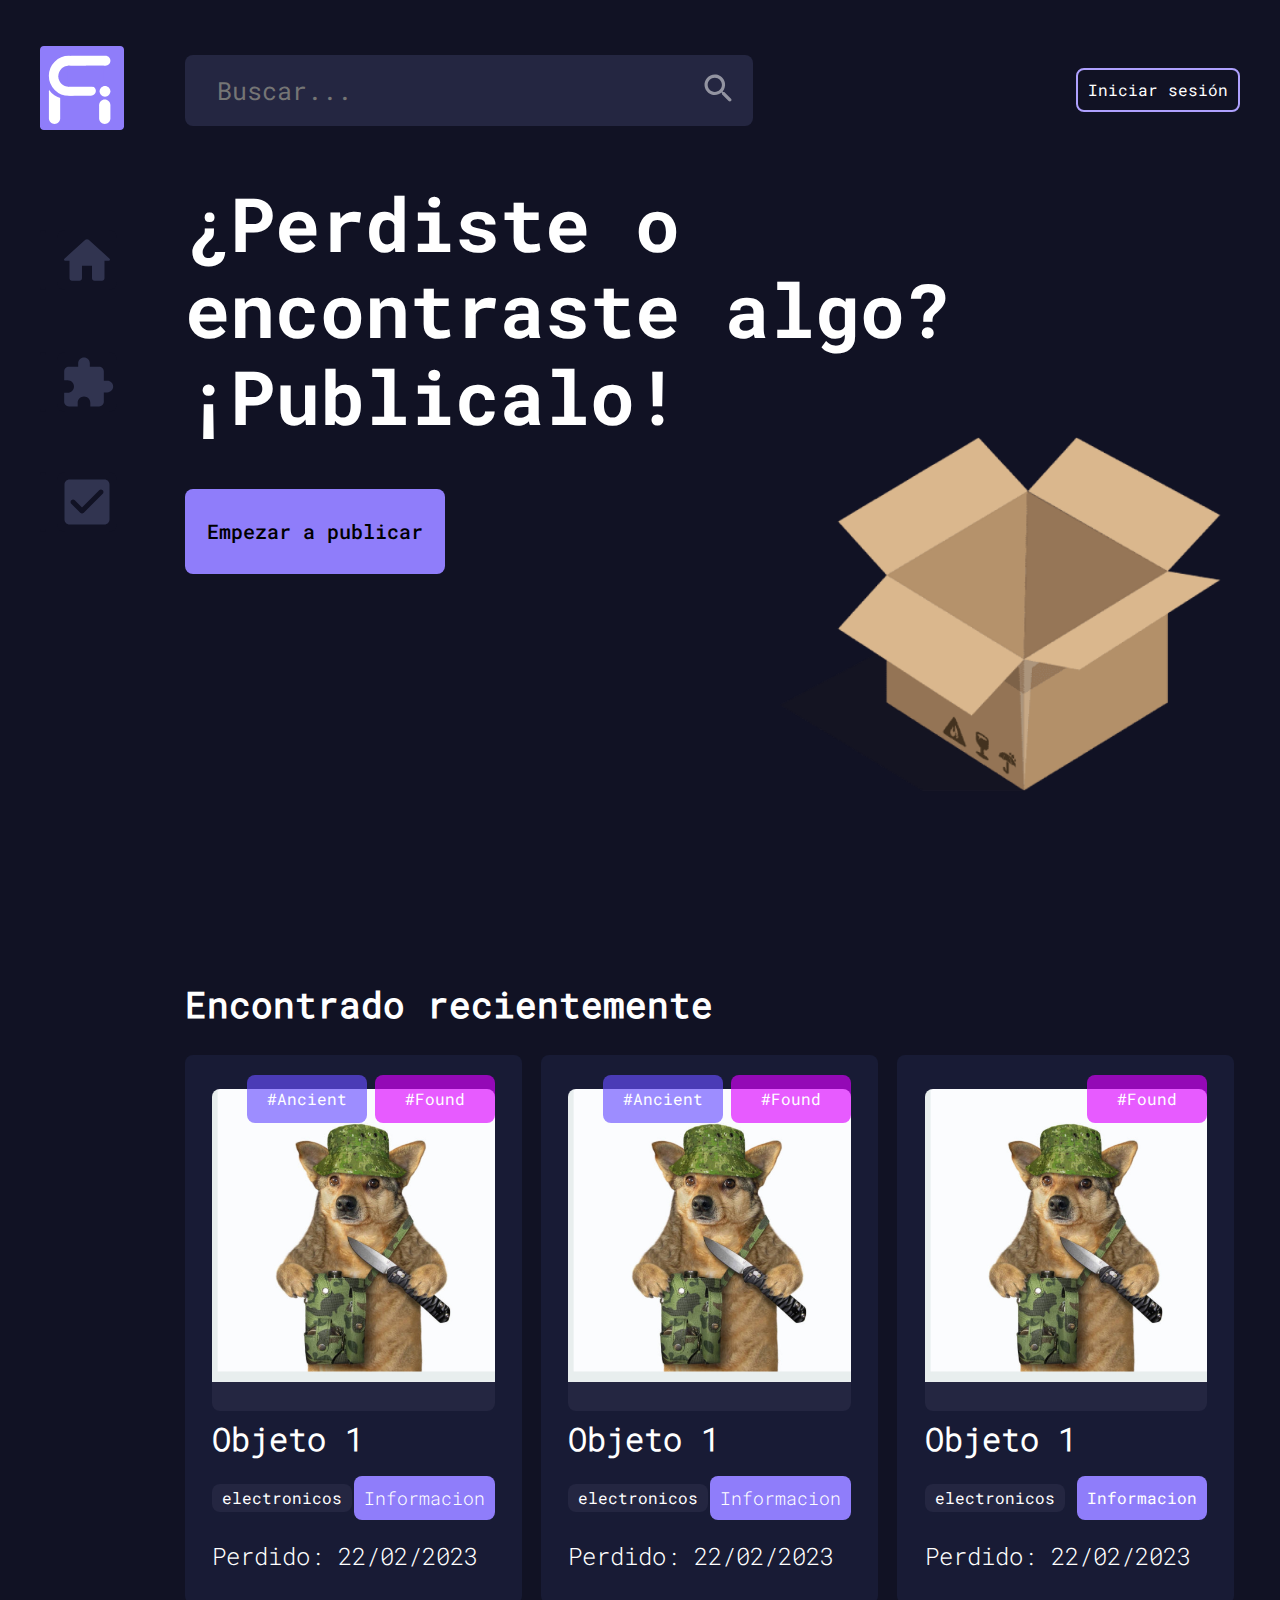
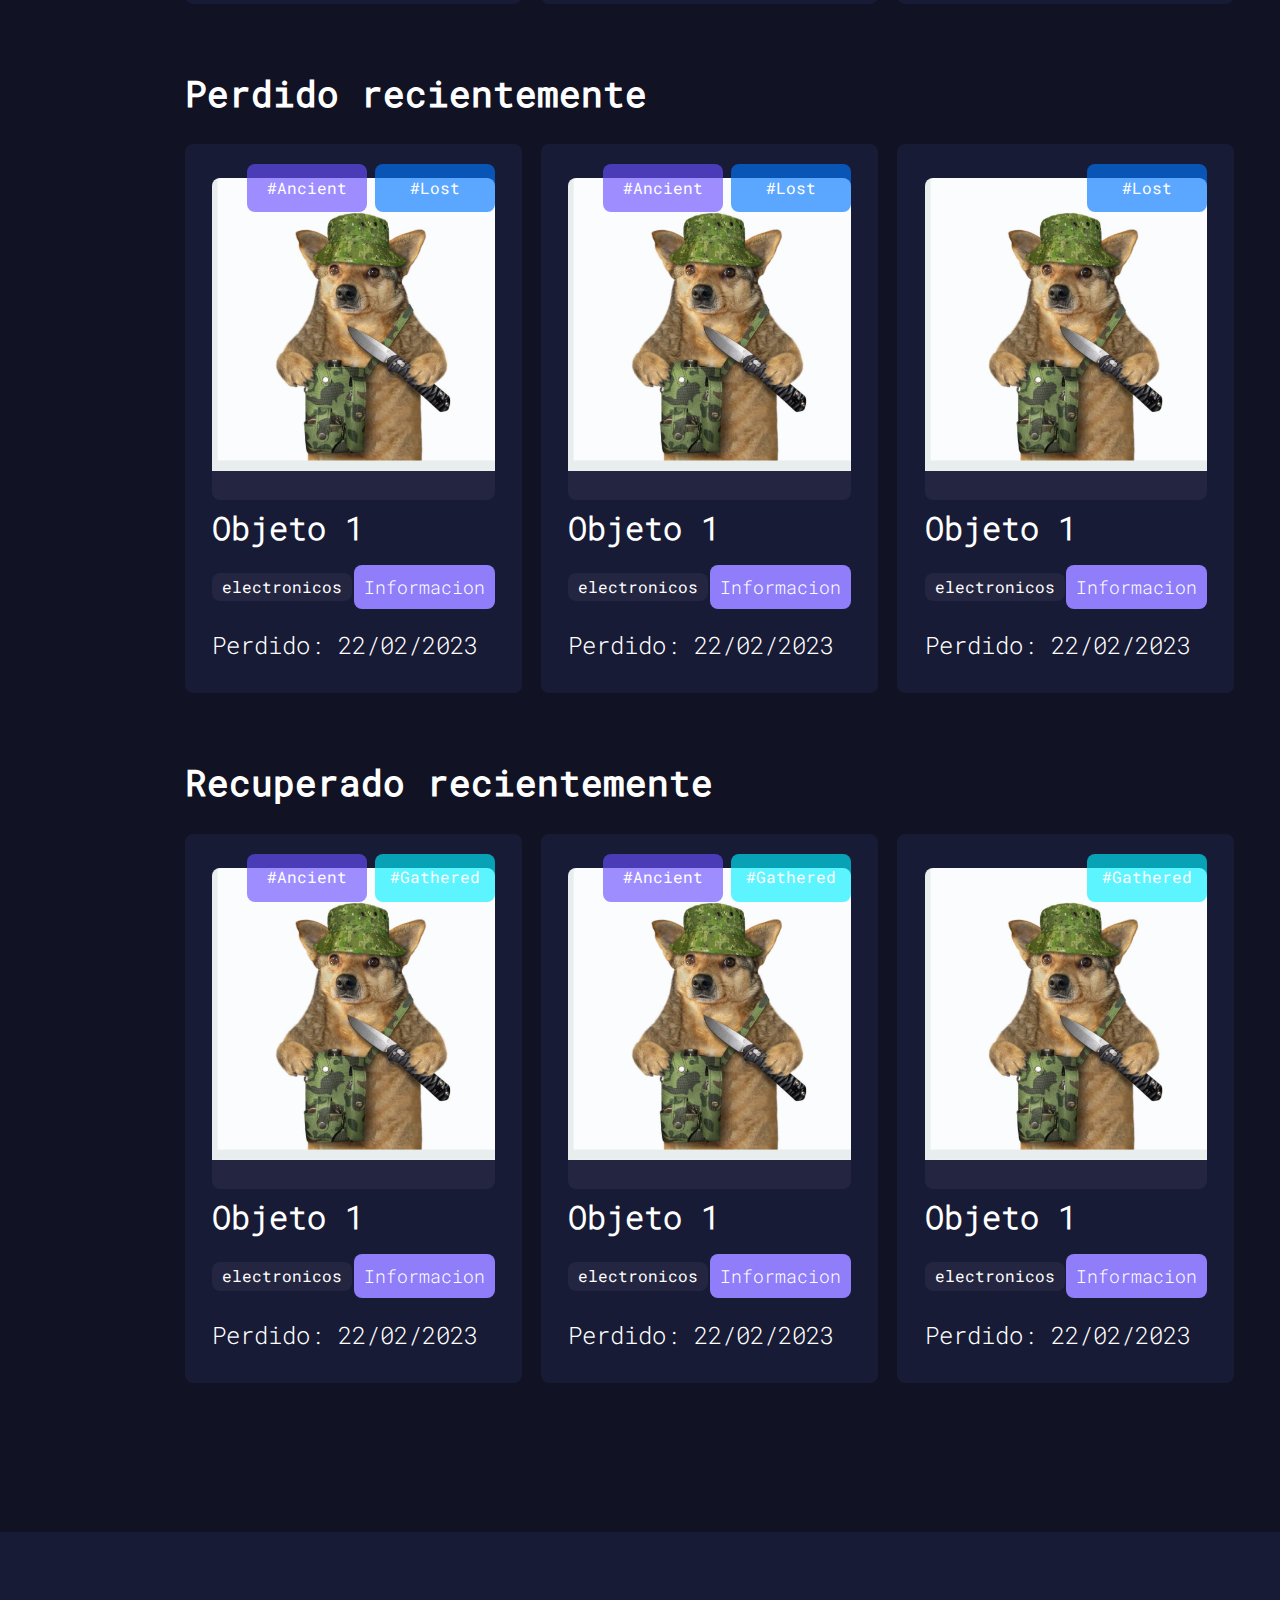
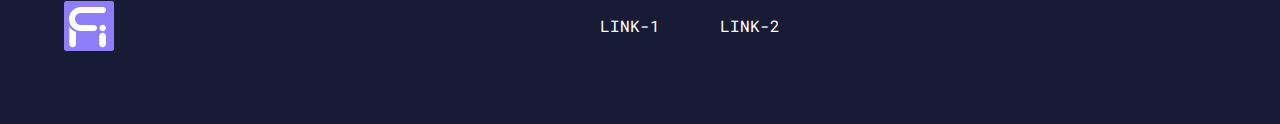
==== Maquetación/paginas/App estatica/index.html @ b4c224b7 "páginas linkeadas" ====
<!DOCTYPE html>
<html lang="en">
<head>
    <meta charset="UTF-8">
    <meta http-equiv="X-UA-Compatible" content="IE=edge">
    <meta name="viewport" content="width=device-width, initial-scale=1.0">

    <link rel="stylesheet" href="../../css/keza.css">
    <link rel="stylesheet" href="../../css/jesus.css">
    <link rel="stylesheet" href="../../css/elias.css">
    <link rel="stylesheet" href="../../css/variables.css">
    <link rel="stylesheet" href="../../css/dilan.css">
    <link rel="stylesheet" href="../../css/normalize.css">
    <title>Document</title>
</head>
<body>
    <div class="container">        
        <header class="header">
            <i class="logo"><a href="index.html"><img src="../../assets/icons/logo.svg" alt="logo"></a></i>
            <div class="search__container">
                <form class="search__form">
                    <button class="button__search" type="submit"> <i> <img src="../../assets/icons/search.svg"> </i> </button>
                    <input type="text" placeholder="Buscar...">
                </form>
            </div>
            <div class="header__options">
                <div class="options__logeduser">
                    <i><img class="options__upload" src="../../assets/icons/upload.svg"></i>
                    <i><img class="options__tuerca" src="../../assets/icons/tuerca.svg"></i>
                    <i><img class="options__user" src="../../assets/icons/user-box.svg" ></i>
                </div>
                <div class="button__login">
                    <button type="submit" class="boton boton__tarjeta boton__tarjeta--login">Iniciar sesión</button>
                </div>
            </div>
        </header>

        <nav class="menu">
            <a href="index.html"><i class="icon icon__home"><img></i></a>
            <a href="lostobjects.html"><i class="icon icon__lost"><img></i></a>
            <a href="foundobjects.html"><i class="icon icon__found"><img></i></a>
        </nav>

        <section class="main hero">
            <h1 class="hero__titulo">¿Perdiste o encontraste algo? ¡Publicalo!</h1>
            <button class="boton boton__hero">Empezar a publicar</button>
            <img class="hero__imagen" src="../../assets/images/caja.png" alt="">
        </section>

        <section class="main RecienteGallery">
            <h2 class="RecienteGallery__titulo">Encontrado recientemente</h2>
            <div class="tarjetaSlider">
                <div class="tarjeta slider-wh ">
                    <div class="tarjeta__etiquetas">
                        <div class="etiquetaEST etiquetaEST--ancient"><span>#Ancient</span></div>
                        <div class="etiquetaEST etiquetaEST--found"><span>#Found</span></div>
                    </div>
                    <div class="tarjeta__image">
                        <img src="../../assets/images/test.jpg" alt="">
                    </div>
                    <div class="tarjeta__detalles">
                        <h4 class="tarjeta__nombre">Objeto 1</h4>
                        <span>
                            <p class="etiquetaCAT">electronicos</p>
                            <button class="boton boton__tarjeta"><a href="detailobject.html">Informacion</a></button>
                        </span>
                        <span class="tarjeta__fecha">Perdido: 22/02/2023</span>
                    </div>
                </div>
                <div class="tarjeta slider-wh ">
                    <div class="tarjeta__etiquetas">
                        <div class="etiquetaEST etiquetaEST--ancient"><span>#Ancient</span></div>
                        <div class="etiquetaEST etiquetaEST--found"><span>#Found</span></div>
                    </div>
                    <div class="tarjeta__image">
                        <img src="../../assets/images/test.jpg" alt="">
                    </div>
                    <div class="tarjeta__detalles">
                        <h4 class="tarjeta__nombre">Objeto 1</h4>
                        <span>
                            <p class="etiquetaCAT">electronicos</p>
                            <button class="boton boton__tarjeta"><a href="detailobject.html">Informacion</a></button>
                        </span>
                        <span class="tarjeta__fecha">Perdido: 22/02/2023</span>
                    </div>
                </div>
                <div class="tarjeta slider-wh ">
                    <div class="tarjeta__etiquetas">
                        <!-- <div class="etiquetaEST etiquetaEST--ancient"><span>#Ancient</span></div> -->
                        <div class="etiquetaEST etiquetaEST--found"><span>#Found</span></div>
                    </div>
                    <div class="tarjeta__image">
                        <img src="../../assets/images/test.jpg" alt="">
                    </div>
                    <div class="tarjeta__detalles">
                        <h4 class="tarjeta__nombre">Objeto 1</h4>
                        <span>
                            <p class="etiquetaCAT">electronicos</p>
                            <button class="boton boton__tarjeta">Informacion</button>
                        </span>
                        <span class="tarjeta__fecha">Perdido: 22/02/2023</span>
                    </div>
                </div>
                <div class="tarjeta slider-wh ">
                    <div class="tarjeta__etiquetas">
                        <!-- <div class="etiquetaEST etiquetaEST--ancient"><span>#Ancient</span></div> -->
                        <div class="etiquetaEST etiquetaEST--found"><span>#Found</span></div>
                    </div>
                    <div class="tarjeta__image">
                        <img src="../../assets/images/test.jpg" alt="">
                    </div>
                    <div class="tarjeta__detalles">
                        <h4 class="tarjeta__nombre">Objeto 1</h4>
                        <span>
                            <p class="etiquetaCAT">electronicos</p>
                            <button class="boton boton__tarjeta"><a href="detailobject.html">Informacion</a></button>
                        </span>
                        <span class="tarjeta__fecha">Perdido: 22/02/2023</span>
                    </div>
                </div>
            </div>

            <h2 class="RecienteGallery__titulo">Perdido recientemente</h2>
            <div class="tarjetaSlider">
                <div class="tarjeta slider-wh ">
                    <div class="tarjeta__etiquetas">
                        <div class="etiquetaEST etiquetaEST--ancient"><span>#Ancient</span></div>
                        <div class="etiquetaEST etiquetaEST--lost"><span>#Lost</span></div>
                    </div>
                    <div class="tarjeta__image">
                        <img src="../../assets/images/test.jpg" alt="">
                    </div>
                    <div class="tarjeta__detalles">
                        <h4 class="tarjeta__nombre">Objeto 1</h4>
                        <span>
                            <p class="etiquetaCAT">electronicos</p>
                            <button class="boton boton__tarjeta"><a href="detailobject.html">Informacion</a></button>
                        </span>
                        <span class="tarjeta__fecha">Perdido: 22/02/2023</span>
                    </div>
                </div>
                <div class="tarjeta slider-wh ">
                    <div class="tarjeta__etiquetas">
                        <div class="etiquetaEST etiquetaEST--ancient"><span>#Ancient</span></div>
                        <div class="etiquetaEST etiquetaEST--lost"><span>#Lost</span></div>
                    </div>
                    <div class="tarjeta__image">
                        <img src="../../assets/images/test.jpg" alt="">
                    </div>
                    <div class="tarjeta__detalles">
                        <h4 class="tarjeta__nombre">Objeto 1</h4>
                        <span>
                            <p class="etiquetaCAT">electronicos</p>
                            <button class="boton boton__tarjeta"><a href="detailobject.html">Informacion</a></button>
                        </span>
                        <span class="tarjeta__fecha">Perdido: 22/02/2023</span>
                    </div>
                </div>
                <div class="tarjeta slider-wh ">
                    <div class="tarjeta__etiquetas">
                        <!-- <div class="etiquetaEST etiquetaEST--ancient"><span>#Ancient</span></div> -->
                        <div class="etiquetaEST etiquetaEST--lost"><span>#Lost</span></div>
                    </div>
                    <div class="tarjeta__image">
                        <img src="../../assets/images/test.jpg" alt="">
                    </div>
                    <div class="tarjeta__detalles">
                        <h4 class="tarjeta__nombre">Objeto 1</h4>
                        <span>
                            <p class="etiquetaCAT">electronicos</p>
                            <button class="boton boton__tarjeta"><a href="detailobject.html">Informacion</a></button>
                        </span>
                        <span class="tarjeta__fecha">Perdido: 22/02/2023</span>
                    </div>
                </div>
                <div class="tarjeta slider-wh ">
                    <div class="tarjeta__etiquetas">
                        <!-- <div class="etiquetaEST etiquetaEST--ancient"><span>#Ancient</span></div> -->
                        <div class="etiquetaEST etiquetaEST--found"><span>#Found</span></div>
                    </div>
                    <div class="tarjeta__image">
                        <img src="../../assets/images/test.jpg" alt="">
                    </div>
                    <div class="tarjeta__detalles">
                        <h4 class="tarjeta__nombre">Objeto 1</h4>
                        <span>
                            <p class="etiquetaCAT">electronicos</p>
                            <button class="boton boton__tarjeta"><a href="detailobject.html">Informacion</a></button>
                        </span>
                        <span class="tarjeta__fecha">Perdido: 22/02/2023</span>
                    </div>
                </div>
            </div>

            <h2 class="RecienteGallery__titulo">Recuperado recientemente</h2>
            <div class="tarjetaSlider">
                <div class="tarjeta slider-wh ">
                    <div class="tarjeta__etiquetas">
                        <div class="etiquetaEST etiquetaEST--ancient"><span>#Ancient</span></div>
                        <div class="etiquetaEST etiquetaEST--gathered"><span>#Gathered</span></div>
                    </div>
                    <div class="tarjeta__image">
                        <img src="../../assets/images/test.jpg" alt="">
                    </div>
                    <div class="tarjeta__detalles">
                        <h4 class="tarjeta__nombre">Objeto 1</h4>
                        <span>
                            <p class="etiquetaCAT">electronicos</p>
                            <button class="boton boton__tarjeta"><a href="detailobject.html">Informacion</a></button>
                        </span>
                        <span class="tarjeta__fecha">Perdido: 22/02/2023</span>
                    </div>
                </div>
                <div class="tarjeta slider-wh ">
                    <div class="tarjeta__etiquetas">
                        <div class="etiquetaEST etiquetaEST--ancient"><span>#Ancient</span></div>
                        <div class="etiquetaEST etiquetaEST--gathered"><span>#Gathered</span></div>
                    </div>
                    <div class="tarjeta__image">
                        <img src="../../assets/images/test.jpg" alt="">
                    </div>
                    <div class="tarjeta__detalles">
                        <h4 class="tarjeta__nombre">Objeto 1</h4>
                        <span>
                            <p class="etiquetaCAT">electronicos</p>
                            <button class="boton boton__tarjeta"><a href="detailobject.html">Informacion</a></button>
                        </span>
                        <span class="tarjeta__fecha">Perdido: 22/02/2023</span>
                    </div>
                </div>
                <div class="tarjeta slider-wh ">
                    <div class="tarjeta__etiquetas">
                        <!-- <div class="etiquetaEST etiquetaEST--ancient"><span>#Ancient</span></div> -->
                        <div class="etiquetaEST etiquetaEST--gathered"><span>#Gathered</span></div>
                    </div>
                    <div class="tarjeta__image">
                        <img src="../../assets/images/test.jpg" alt="">
                    </div>
                    <div class="tarjeta__detalles">
                        <h4 class="tarjeta__nombre">Objeto 1</h4>
                        <span>
                            <p class="etiquetaCAT">electronicos</p>
                            <button class="boton boton__tarjeta"><a href="detailobject.html">Informacion</a></button>
                        </span>
                        <span class="tarjeta__fecha">Perdido: 22/02/2023</span>
                    </div>
                </div>
                <div class="tarjeta slider-wh ">
                    <div class="tarjeta__etiquetas">
                        <!-- <div class="etiquetaEST etiquetaEST--ancient"><span>#Ancient</span></div> -->
                        <div class="etiquetaEST etiquetaEST--gathered"><span>#Gathered</span></div>
                    </div>
                    <div class="tarjeta__image">
                        <img src="../../assets/images/test.jpg" alt="">
                    </div>
                    <div class="tarjeta__detalles">
                        <h4 class="tarjeta__nombre">Objeto 1</h4>
                        <span>
                            <p class="etiquetaCAT">electronicos</p>
                            <button class="boton boton__tarjeta"><a href="detailobject.html">Informacion</a></button>
                        </span>
                        <span class="tarjeta__fecha">Perdido: 22/02/2023</span>
                    </div>
                </div>
            </div>
        </section>
    </div>

    <footer class="footer">
        <div class="footer__contenido">
            <i class="logo__footer"><a href="index.html"><img src="../../assets/icons/logofooter.svg" alt="logo"></a></i>
            <span>
                <a href="#">LINK-1</a>
                <a href="#">LINK-2</a>
            </span>
            <span></span>
        </div>
    </footer>
</body>
</html>
---- Maquetación/css/keza.css ----
.crearpub__form{
    position: absolute;
    width: 590.4px;
    height: 561.6px;
    left: 350px;
    top: 70px;

    background: #313450;
    border-radius: 8px;
}

.titulo-ventana{
    position: absolute;
    width: 337.2px;
    height: 43.8px;
    left: 125.6px;
    top: 10px;
    
    font-style: normal;
    font-weight: 420;
    font-size: 33px;
    line-height: 43.8px;
    
    color: #FFFFFF;
}

input[type="file"] {
    display: none;
}

.tituloO:focus, .descripcion:focus{
    outline: none;
}
.fileimage{
    box-sizing: border-box;

    position: absolute;
    width: 408.6px;
    height: 131.4px;
    left: 92.6px;
    top: 89px;

    background: #242641;
    border: 2px solid #7E75B0;
    border-radius: 8px;
    background-image: url(../assets/icons/images.svg);
    background-repeat: no-repeat;
    background-position: center center;
}
.fileimage:hover{
    cursor: pointer;
    filter: brightness(1.2) saturate(1.2);
    transition: all .5s;
}
.tituloO{
    box-sizing: border-box;

    position: absolute;
    width: 290.6px;
    height: 32.4px;
    left: 92.6px;
    top: 242.6px;

    background: #242641;
    color: #484C72;
    border: 2px solid #7E75B0;
    border-radius: 8px;
}
.fecha{
    box-sizing: border-box;

    position: absolute;
    width: 100px;
    height: 32.5px;
    left: 403.4px;
    top: 242.4px;

    font-size: 12px;
    color: #484C72;
    background: #242641;
    border: 2px solid #7E75B0;
    border-radius: 8px;
}
.perdido{
    box-sizing: border-box;

    position: absolute;
    width: 22.8px;
    height: 22.8px;
    left: 92.6px;
    top: 297.8px;

    background: #8F7DFA;
    border: 2px solid #7E75B0;
}
.labperdido{
    position: absolute;
    width: 85.8px;
    height: 27px;
    left: 125.6px;
    top: 295.4px;

    font-style: normal;
    font-weight: 240;
    font-size: 20.4px;
    line-height: 27px;

    color: #FFFFFF;
}
.encontrado{
    box-sizing: border-box;

    position: absolute;
    width: 22.8px;
    height: 22.8px;
    left: 314.2px;
    top: 297.8px;
    
    background: #8F7DFA;
    border: 2px solid #7E75B0;
}
.labencontrado{
    position: absolute;
    width: 123px;
    height: 24px;
    left: 347.2px;
    top: 295.4px;

    font-style: normal;
    font-weight: 240;
    font-size: 20.4px;
    line-height: 27px;

    color: #FFFFFF;
}

input[type="radio"]{
    cursor: pointer;
    border: 2px solid #242641;
}
input[type="radio"]:active{
    background-color: #242641;
}
.descripcion{
    box-sizing: border-box;

    position: absolute;
    width: 408.6px;
    height: 73.2px;
    left: 92.6px;
    top: 348.8px;

    text-align: left;
    vertical-align: top;

    background: #242641;
    color: #484C72;
    border: 2px solid #7E75B0;
    border-radius: 8px;
}
.categoria{
    box-sizing: border-box;

    position: absolute;
    width: 189.6px;
    height: 32.4px;
    left: 92.6px;
    top: 432.2px;

    background: #242641;
    color: #484C72;
    border: 2px solid #7E75B0;
    border-radius: 8px;
}
.ubicacion{
    box-sizing: border-box;

    position: absolute;
    width: 189.6px;
    height: 32.4px;
    left: 311.6px;
    top: 432.2px;

    background: #242641;
    color: #484C72;
    border: 2px solid #7E75B0;
    border-radius: 8px;
}
.publicar{
    position: absolute;
    width: 240.6px;
    height: 46.2px;
    left: 173.6px;
    top: 485.6px;

    background: #8F7DFA;
    border-radius: 8px;
}
.cerrar{
    position: absolute;
    width: 0px;
    height: 0px;
    right: 70px;
    top: 5px;

    background: #181B35;
}
---- Maquetación/css/jesus.css ----
.test3 {
    background-color: var(--amarillo-test);
    width: 100px;
    height: 100px;
}

/*.Elec input:checked{
    background-color: cyan;
}*/

*{
    font-family: RobotoMono-Regular;
    color: white;
}
.cuerpo{
    display: grid;
    background: #313450;
    border-radius: var(--border-8);
    grid-template-areas: 
    "Clasificación  Ubicación_1  Ubicación_2  Ubicación_3  Ubicación_4  Ubicación_5  Ubicación_6  Ubicación_7";
    min-height: 160px;
    margin-top: 19px;
    /* display: none; */
}

/*.cuerpo_u{
    display: grid;
    background: #313450;
    border-radius: var(--border-8);
    grid-template-areas: 
    "Clasificación  Ubicación_1  Ubicación_2  Ubicación_3  Ubicación_4";
}*/

.Clasificación{
    grid-area: Clasificación;
    padding-left: 40px;

}

.Ubicación_1{
    grid-area: Ubicación_1;
}

/*.Ubicación_2{
    grid-area: Ubicación_2;
    position: relative;
    /*top: 80px;
    right: 150px;
}*/

/*.Ubicación_3{
    grid-area: Ubicación_3;
    position: relative;
    /*top: 80px;
    right: 250px;
}*/

/*.Ubicación_4{
    grid-area: Ubicación_4;
    position: relative;
    /*top: 80px;
    right: 340px;
}*/

input[type="checkbox"]{
    appearance: none;
    height: 15px;
    width: 15px;
    background-color: var(--morado-2);
    cursor: pointer;
}

/*input[type="checkbox"]::after{
    background-color: var(--morado-2);
}*/

input[type="checkbox"]:hover{
    background-color: var(--morado-3);
}

input[type="checkbox"]:checked{
    background-color: var(--morado-3);
}
---- Maquetación/css/elias.css ----
.registration-form {
    max-width: 1000px;
    margin: 0 auto;
    width: 500px;
    height: 500px;
    padding: 30px;
    background-color: #414268;
    border-radius: 10px;
}

.register-titulo {
    text-align: center;
    font-size: 32px;
    color: #fff;
    margin-top: 0;
    margin-bottom: 30px;
}

.form-group {
  margin-bottom: 15px;
}

.registration-form input[type="text"],
.registration-form input[type="email"],
.registration-form input[type="tel"],
.registration-form input[type="password"],
.registration-form select[type="major"] {
    display: block;
    width: 80%;
    padding: 5px;
    margin: 0 auto;
    border: none;
    background-color: #242541;
    border-radius: 10px;
    box-sizing: border-box;
    border: solid #5b5881;
    color: white;
    margin-top: 20px;
  }

.password-group {
    position: relative;
}

.password-toggle {
    position: absolute;
    top: 50%;
    left: 300px;
    transform: translateY(-50%);
    width: 20px;
    height: 20px;
    background-image: url('../assets/icons/ojo.svg');
    background-repeat: no-repeat;
    background-size: contain;
    cursor: pointer;
 }

.password-toggle.hide-password {
    background-image: url('../assets/icons/ojo.svg');
}

button.submit-button {
    display: block;
    margin: 0 auto;
    width: 30%;
    padding: 10px;
    border: none;
    border-radius: 10px;
    background-color: #917cfa;
    color: white;
    font-size: 16px;
    cursor: pointer;
}

button.submit-button:hover {
    background-color: #8B008B;
    color: #fff;
}

/*Fin css registro*/
.login-form {
    max-width: 1000px;
    margin: 0 auto;
    width: 500px;
    height: 350px;
    padding: 30px;
    background-color: #414268;
    border-radius: 10px;
  }
  
  .login-titulo {
    text-align: center;
    font-size: 32px;
    color: #fff;
    margin-top: 10px;
    font-family: RobotoMono-Light;
  }
  
  .form-group {
    margin-bottom: 15px;
  }
  
  .login-form input[type="email"],
  .login-form input[type="password"],
  .login-form input[type="text"],
  .login-form select[type="major"] {
    display: block;
    width: 80%;
    padding: 5px;
    margin: 0 auto;
    border: none;
    background-color: #242541;
    border-radius: 10px;
    box-sizing: border-box;
    border: solid #5b5881;
    color: white;
    margin-top: 20px;
  }
  
  .password-group {
    position: relative;
  }
  
  .password-toggle {
    position: absolute;
    top: 50%;
    left: 415px;
    transform: translateY(-50%);
    width: 20px;
    height: 20px;
    background-image: url('../assets/icons/ojo.svg');
    background-repeat: no-repeat;
    background-size: contain;
    cursor: pointer;
  }
  
  .password-toggle.hide-password {
    background-image: url('https://img.icons8.com/ios/50/000000/invisible--v1.png');
  }
  
  button.login-button {
    display: block;
    margin: 0 auto;
    width: 65%;
    padding: 20px;
    border: none;
    border-radius: 10px;
    background-color: #917cfa;
    color: white;
    font-size: 16px;
    cursor: pointer;
    margin-top: 70px;
  }
  
  button.login-button:hover {
    background-color: #8B008B;
    color: #fff;
  }
  
  #h1 {
    float: right;
    margin-right: 60px;
  }
  
  #h2 {
    text-align: center;
    margin-top: 20px;
    margin-bottom: 30px;
  }
  
  .field-container {
    margin-top: 60px;
  }
  
  /*FIN CSS LOGIN*/
---- Maquetación/css/variables.css ----
@font-face {
    font-family: RobotoMono-Bold;
    src: url(../assets/fonts/RobotoMono-Bold.ttf);
}

@font-face {
    font-family: RobotoMono-Light;
    src: url(../assets/fonts/RobotoMono-Light.ttf);
}

@font-face {
    font-family: RobotoMono-Medium;
    src: url(../assets/fonts/RobotoMono-Medium.ttf);
}

@font-face {
    font-family: RobotoMono-Regular;
    src: url(../assets/fonts/RobotoMono-Regular.ttf);
}

@font-face {
    font-family: RobotoMono-Thin;
    src: url(../assets/fonts/RobotoMono-Thin.ttf);
}
:root {
    --morado-1: #181B35;
    --morado-2: #242641;
    --morado-3: #8F7DFA;
    --morado-4:#313450;
    --morado-5: #7E75B0;
    --morado-6:#484C72;
    --morado-7:#111224;
    --morado-8: #afa1fe;
    --blanco-1: #FFFFFF;
    --morado-bg: #111224;
    --gris-op: #7377A0;
    
    --border-8: 8px;

    --lost-blue:rgba(0, 119, 255, 0.64);
    --ancient-purple: rgba(104, 78, 255, 0.64);
    --found-pink: rgba(219, 0, 255, 0.64);
    --gathered-aqua:rgba(0, 240, 255, 0.64);
}
---- Maquetación/css/dilan.css ----
a {
    text-decoration: none;
}

/* Clases de tarjeta */
.tarjeta {
    position: relative;
    width: 88%;
    height: 495px;
    background: var(--morado-1);
    border-radius: 8px;
    padding: 26px;
    padding-top: 36px;
}

.tarjeta__image {
    margin: 0 auto;
    width: 95%;
    height: 65%;
    background: var(--morado-2);
    border-radius: 8px;
    overflow: hidden;
}

.tarjeta__image img{
    width: 100%;
}

.tarjeta__detalles {
    margin: 0 auto;
    width: 95%;
    height: 30%;
}

.tarjeta__detalles span {
    display: flex;
    justify-content: space-between;
    align-items: center;
}

.tarjeta__nombre {
    color: var(--blanco-1);
    font-family: RobotoMono-Light;
    font-size: 32px;
    margin: 10px 0;
}

.tarjeta__fecha {
    color: var(--blanco-1);
    margin-top: 15px;
    font-family: RobotoMono-Light;
    font-size: 24px;
}

.boton {
    background: var(--morado-3);
    border-radius: var(--border-8);
}

.boton__tarjeta {
    height: 44px;
    color: var(--blanco-1);
    padding: 0 20px;
}

.boton__tarjeta a {
    font-family: RobotoMono-Light;
    font-size: 18px;
}

.etiquetaCAT {
    background: var(--morado-2);
    color: var(--blanco-1);
    padding: 5px 10px;
    border-radius: 8px;
    font-family: RobotoMono-Regular;
    font-size: 16px;
}

.etiquetaEST {
    display: flex;
    justify-content: center;
    align-items: center;
    text-align: center;
    height: 48px;
    width: 120px;
    border-radius: var(--border-8);
    margin-left: 8px;
}

.etiquetaEST span {
    color: var(--blanco-1);
    font-family: RobotoMono-Regular;
    font-size: 16px;
}

.etiquetaEST--lost {
    background: var(--lost-blue);
}

.etiquetaEST--ancient {
    background: var(--ancient-purple);
}

.etiquetaEST--found {
    background: var(--found-pink);
    /* display: none; */
}

.etiquetaEST--gathered {
    background: var(--gathered-aqua);
}

.tarjeta__etiquetas {
    position: absolute;
    display: flex;
    justify-content: flex-end;
    top: 20px;
    width: 83%;
    left: 9%;
    height: 48px;
}

/* Fin clases tarjeta */

/* Clases para el menu, la barra de busqueda y footer*/

body {
    display: flex;
    flex-direction: column;
    background: var(--morado-bg);
    min-height: 100vh;
}

.container {
    position: relative;
    width: 1450px;
    margin: 0 auto;
    display: grid;
    grid-template-columns: 145px 1fr;
    grid-template-rows: 180px 1fr;
}

.header {
    position: relative;
    display: flex;
    align-items: center;
    grid-column-start: 1;
    grid-column-end: 5;
    height: 100%;
}

.options__logeduser {
    display: none;
}

.boton__tarjeta--login {
    background: var(--morado-bg);
    border: 2px solid var(--morado-8);
}

.boton__tarjeta--login:hover {
    border: 2px solid var(--morado-3);
    font-family: RobotoMono-Regular;
}

.logo {
    margin-right: 61px;
}

.search__container {
    width: 70%;
}

.search__container>form>input{
    color: var(--blanco-1);
    font-size: 25px;
    width: 60%;
    height: 71px;
    padding:12px;
    padding: 0 32px;
    background: var(--morado-2);
    border-width: 0px;
    border-radius: var(--border-8);
}

.search__container form{
    position: relative;
}

.search__form {
    position: relative;
    display: flex;
    align-items: center;
}

.button__search {
    position: absolute;
    left: 615px;
}

.header__options {
    position: absolute;
    right: 0;
}

.header__options i {
    cursor: pointer;
    margin-left: 40px;
}

.options__tuerca {
    padding-bottom: 6px;
}

.options__tuerca:hover {
    filter: invert(71%) sepia(62%) saturate(2371%) hue-rotate(203deg) brightness(101%) contrast(99%);
}

.options__upload:hover {
    filter: invert(71%) sepia(62%) saturate(2371%) hue-rotate(203deg) brightness(101%) contrast(99%);
}

.menu {
    grid-column-start: 1;
    grid-column-end: 2;
    display: flex;
    flex-direction: column;
    justify-content: space-between;
    height: 305px;
    margin-top: 84px;
}

.main {
    overflow: hidden;
    grid-column-start: 2;
    grid-column-end: 5;
}

.main__gallery {
    display: grid;
    grid-template-columns: repeat(3, 1fr);
    grid-gap: 19px 19px;
}

footer {
    position: relative;
    width: 100%;
    height: 192px;
    background: var(--morado-1);
}

.icon__home img{
    content: url(../assets/icons/home.svg);
}

.icon__home:hover img{
    content: url(../assets/icons/home-active.svg);
}

.icon__lost img{
    content: url(../assets/icons/lost.svg);
}

.icon__lost:hover img{
    content: url(../assets/icons/lost-active.svg);
}

.icon__found img{
    content: url(../assets/icons/found.svg);
}

.icon__found:hover img{
    content: url(../assets/icons/found-active.svg);
}

.footer {
    display: flex;
    justify-content: center;
    align-items: center;
    margin-top: 80px;
}

.footer__contenido {
    display: flex;
    justify-content: space-between;
    width: 90%;
}

.footer__contenido span a {
    margin-left: 50px;
    line-height: 50px;
}

/*Hero*/

.hero {
    position: relative;
    min-height: 86vh;
}

.hero__titulo {
    margin-top: 0;
    width: 75%;
    font-family: RobotoMono-Bold;
    font-size: 90px;
}

.hero__imagen {
    position: absolute;
    right: 0;
    top: 25%;
}

.boton__hero {
    height: 85px;
    color: black;
    padding: 0 22px;
    font-family: RobotoMono-Medium;
    font-size: 20px;
}

/*Reciente Gallery*/

.RecienteGallery__titulo {
    font-family: RobotoMono-Regular;
    font-size: 36px;
}

.tarjetaSlider {
    position: relative;
    display: flex;
    flex-direction: row;
    justify-content: space-between;
    width: 135%;
    height: 558px;
    margin-bottom: 60px;
    /* margin-left: -190px; */ /*Se va usar para despalzar tarjetas*/
}

.slider-wh {
    width: 370px;
    margin-right: 19px;
}

/*lost objects*/

.gallery__top {
    grid-column-start: 1;
    grid-column-end: 4;
}

.gallery__titulo {
    font-family: RobotoMono-Regular;
    font-size: 32px;
}

.boton__filtro img{
    position: relative;
    margin-right: 10px;
    top: 3px;
}

.boton__filtro span {
    font-family: RobotoMono-Regular;
    font-size: 25px; 
}

/*Media queries*/
@media screen and (max-width: 1400px) {
    .container {
        width: 1200px;
    }

    .tarjeta {
        padding: 20px;
        padding-top: 34px;
    }

    .boton__tarjeta {
        padding: 0 10px;
    }

    .button__search {
        left: 514px;

    }

    .menu {
        margin-top: 50px;
    }

    .hero__titulo {
        font-size: 75px;
    }
    
    .hero__imagen {
        width: 480px;
    }
}
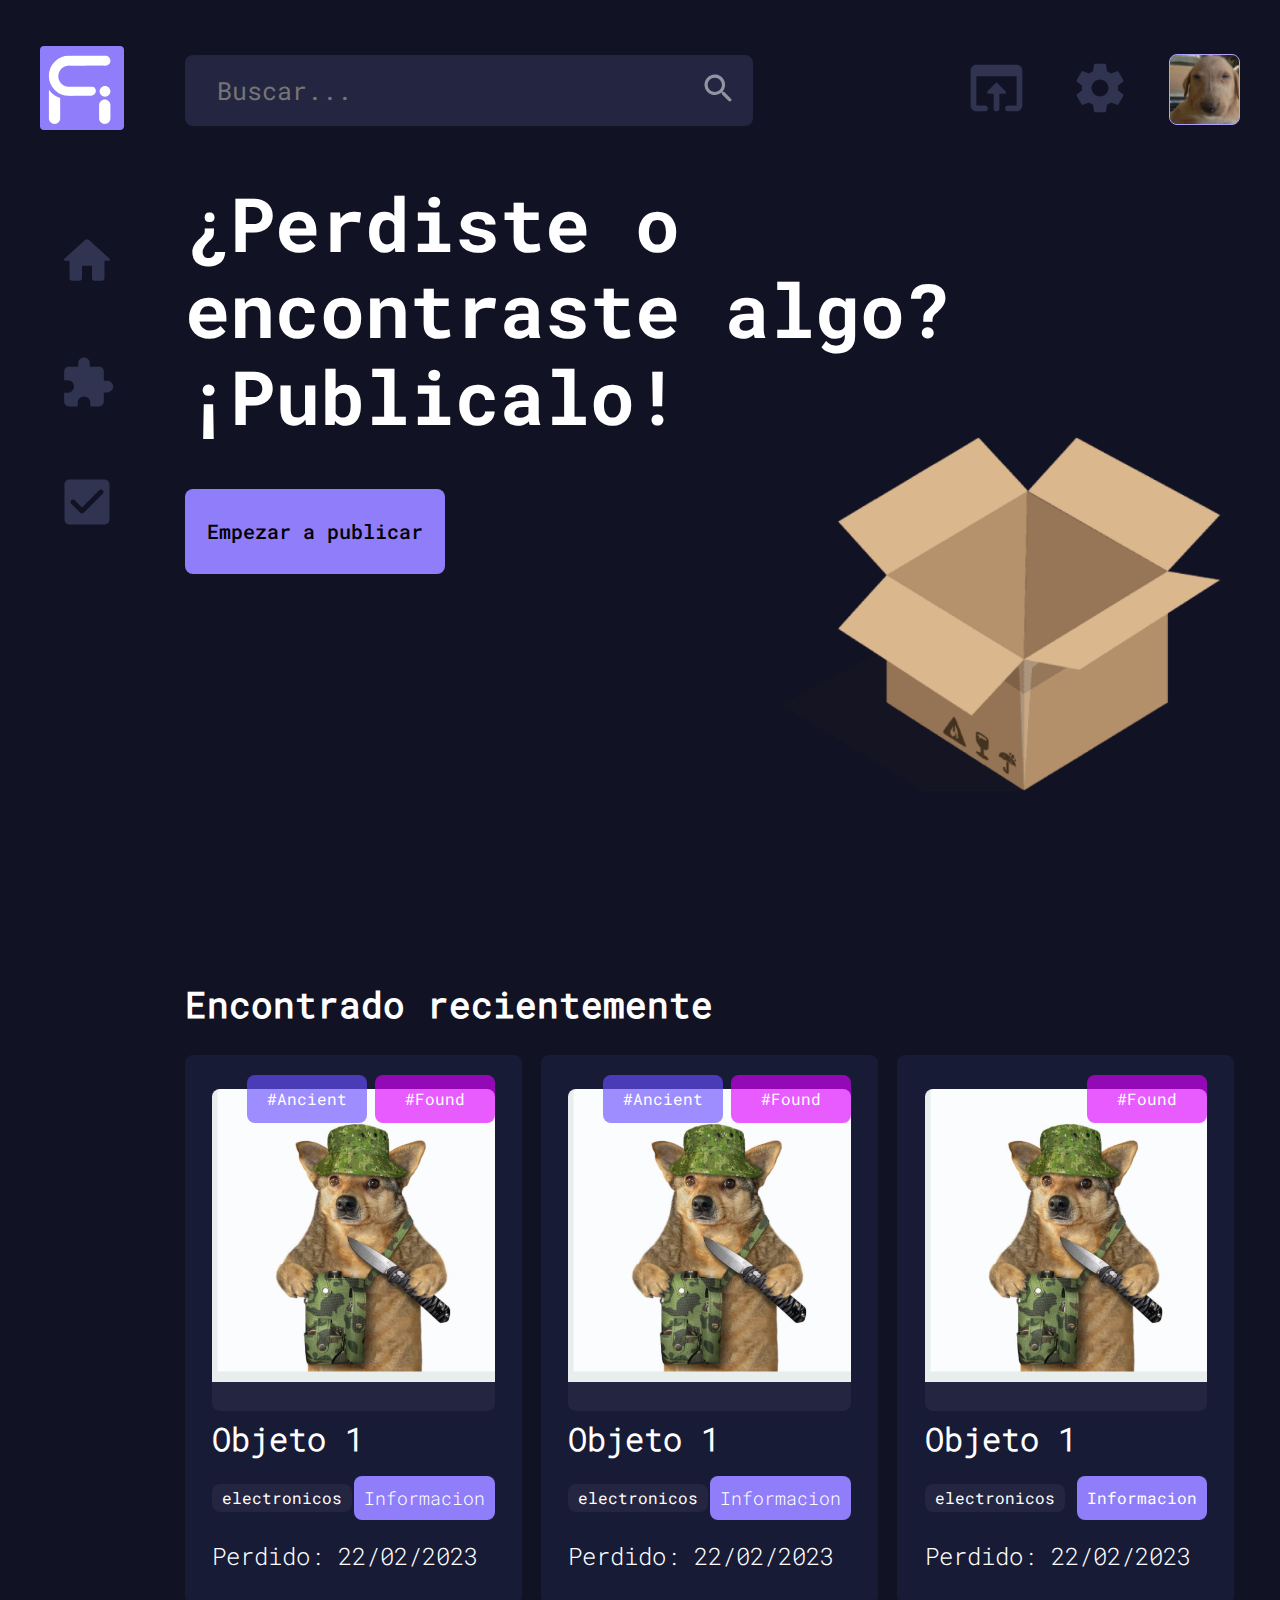
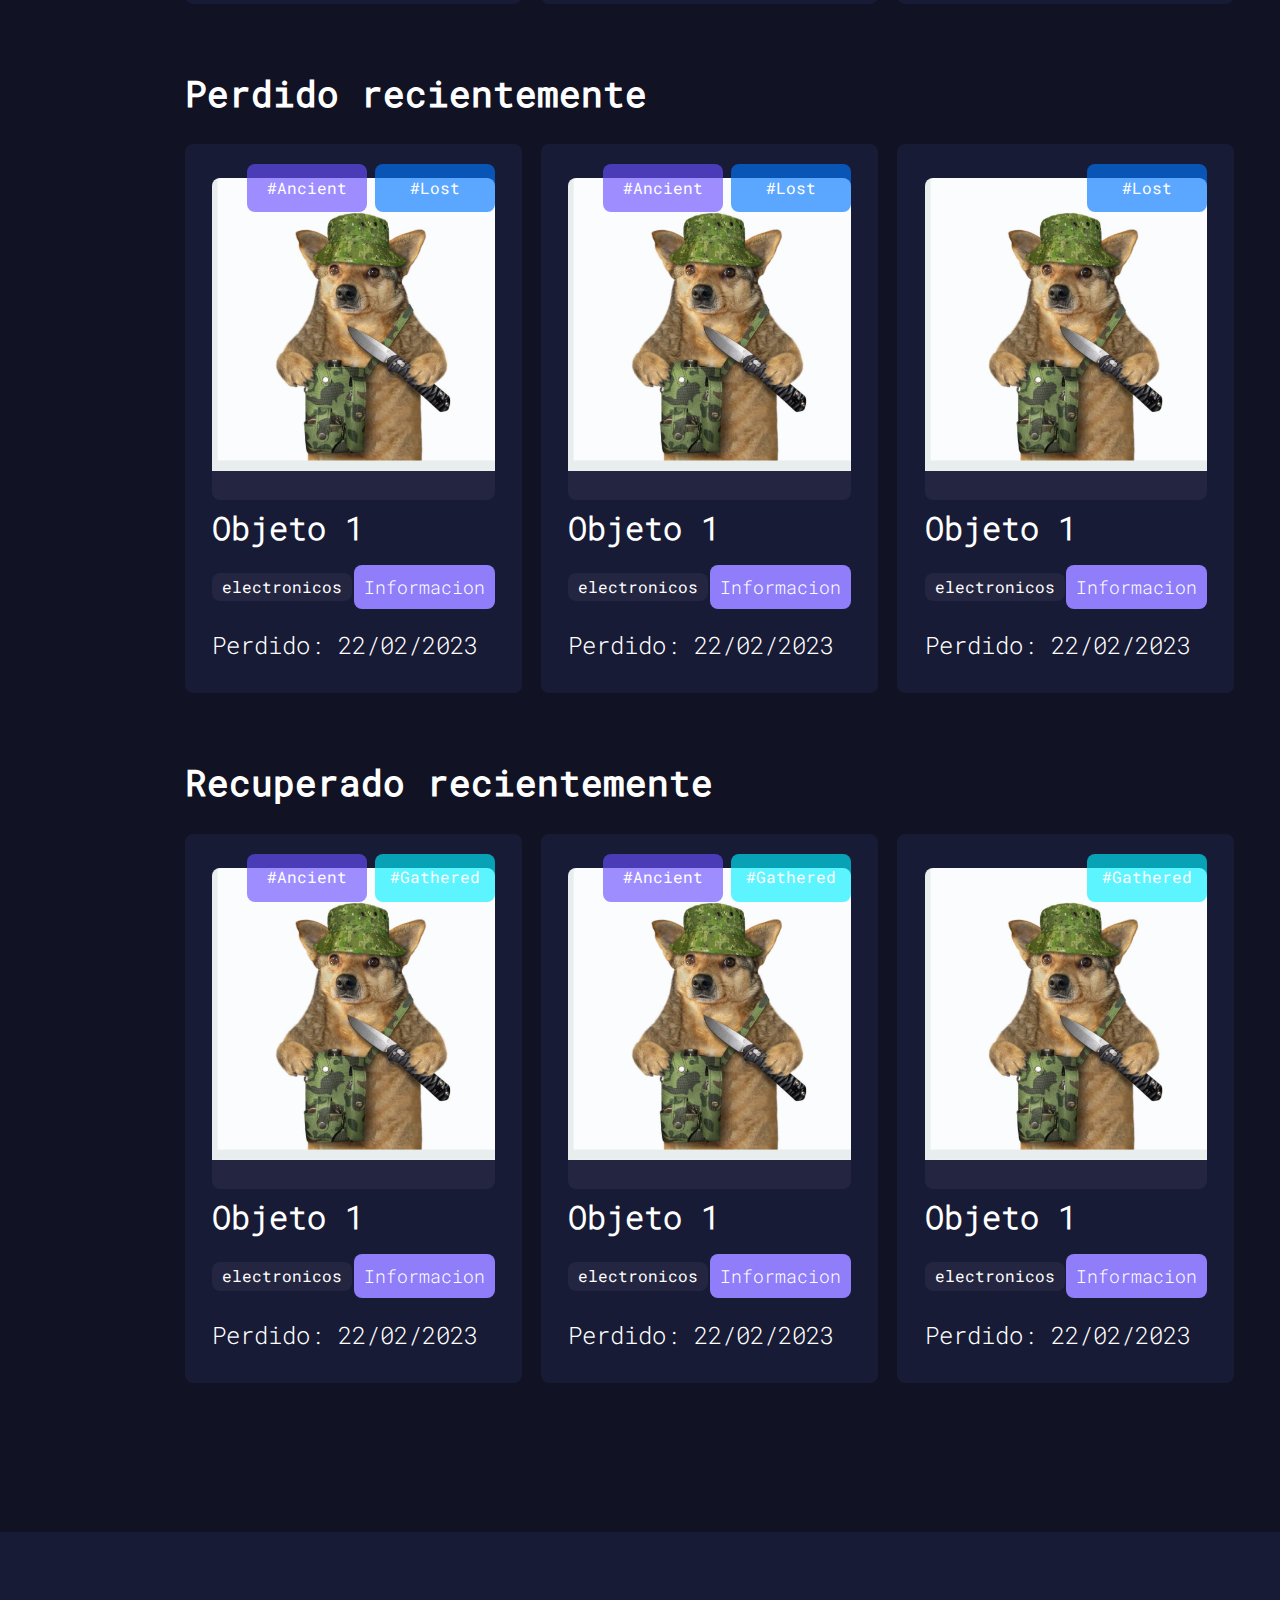
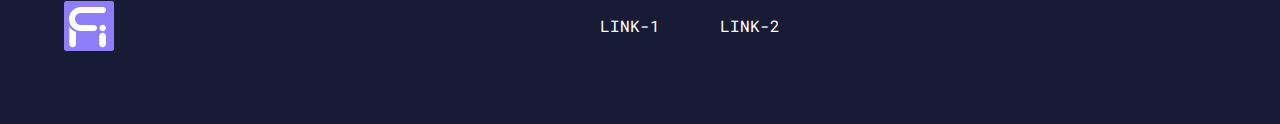
==== commit 766fc7fe: "Imagen de perfil añadida" ====
--- a/Maquetación/paginas/App estatica/index.html
+++ b/Maquetación/paginas/App estatica/index.html
@@ -27,9 +27,15 @@
                 <div class="options__logeduser">
                     <i><img class="options__upload" src="../../assets/icons/upload.svg"></i>
                     <i><img class="options__tuerca" src="../../assets/icons/tuerca.svg"></i>
-                    <i><img class="options__user" src="../../assets/icons/user-box.svg" ></i>
-                </div>
-                <div class="button__login">
+                    <i>
+                        <img class="options__user hideElement" src="../../assets/icons/user-box.svg" >
+                        
+                        <div class="profilepic">
+                            <img src="../../assets/images/perroperfil.png" alt="profilepic">
+                        </div>
+                    </i>
+                </div>
+                <div class="button__login hideElement">
                     <button type="submit" class="boton boton__tarjeta boton__tarjeta--login">Iniciar sesión</button>
                 </div>
             </div>
@@ -264,6 +270,78 @@
                 </div>
             </div>
         </section>
+    </div>
+
+    <div class="modal hideElement">
+        <form class="login-form">
+            <h2 class="login-titulo">HOLA OTRA VEZ!</h2>
+            <div class="field-container">
+              <div class="form-group">
+                <input type="email" id="email" name="email" placeholder="Correo" required>
+              </div>
+            
+              <div class="form-group password-group">
+                <div class="password-wrapper">
+                  <input type="password" id="password" name="password" placeholder="Contraseña" required>
+                  <span class="password-toggle"></span>
+                </div>
+                <p id="h1">¿Olvidaste tu contraseña?</p>
+              </div>
+            </div>
+            
+            <button type="submit" class="login-button">Entrar</button>
+            <p id="h2">Crear una cuenta.</p>
+        </form>
+    </div>
+
+    <div class="modal hideElement">
+        <form class="registration-form">
+            <h2 class="register-titulo">Registrate</h2>
+          
+            <div class="form-group">
+              <input type="text" id="first-name" name="first-name" placeholder="Nombres" required>
+            </div>
+          
+            <div class="form-group">
+              <input type="text" id="last-name" name="last-name" placeholder="Apellidos" required>
+            </div>
+          
+            <div class="form-group">
+              <input type="email" id="email" name="email" placeholder="Correo" required>
+            </div>
+          
+            <div class="form-group password-group">
+              <div class="password-wrapper">
+                <input type="password" id="password" name="password" placeholder="Contraseña" required>
+                <span class="password-toggle"></span>
+              </div>
+            </div>
+          
+            <div class="form-group password-group">
+              <div class="password-wrapper">
+                <input type="password" id="confirm-password" name="confirm-password" placeholder="Confirmar contraseña" required>
+                <span class="password-toggle"></span>
+              </div>
+            </div>
+          
+            <div class="form-group">
+              <select id="major" name="major" type ="major">
+                    <option style="font-family:'Arial'" value="ISC">ISC</option>
+                    <option style="font-family:'Arial'" value="INF">INF</option>
+                    <option style="font-family:'Arial'" value="ARQ">Arquitectura</option>
+                    <option style="font-family:'Arial'" value="IND">Industrial</option>
+                    <option style="font-family:'Arial'" value="IDIND">Diseño Industrial</option>
+                    <option style="font-family:'Arial'" value="IGE">Gestión Empresarial</option>
+                    <option style="font-family:'Arial'" value="ADMIN">Administración</option>
+              </select>
+            </div>
+          
+            <div class="form-group">
+              <input type="text" id="phone" name="phone" placeholder="Número de teléfono" pattern="[0-9]+" title="Ingrese un número de teléfono válido" required >
+            </div>
+          
+            <button type="submit" class="submit-button">Registrarse</button>
+        </form>
     </div>
 
     <footer class="footer">
--- a/Maquetación/css/jesus.css
+++ b/Maquetación/css/jesus.css
@@ -14,7 +14,7 @@
 }
 .cuerpo{
     display: grid;
-    background: #313450;
+    background: var(--morado-4);
     border-radius: var(--border-8);
     grid-template-areas: 
     "Clasificación  Ubicación_1  Ubicación_2  Ubicación_3  Ubicación_4  Ubicación_5  Ubicación_6  Ubicación_7";
@@ -39,28 +39,44 @@
 
 .Ubicación_1{
     grid-area: Ubicación_1;
+    padding-left: 20px;
 }
 
-/*.Ubicación_2{
+.Ubicación_2{
     grid-area: Ubicación_2;
     position: relative;
-    /*top: 80px;
-    right: 150px;
-}*/
+    padding-top: 5px;
+}
 
-/*.Ubicación_3{
+.Ubicación_3{
     grid-area: Ubicación_3;
     position: relative;
-    /*top: 80px;
-    right: 250px;
-}*/
+    padding-top: 5px;
+}
 
-/*.Ubicación_4{
+.Ubicación_4{
     grid-area: Ubicación_4;
     position: relative;
-    /*top: 80px;
-    right: 340px;
-}*/
+    padding-top: 5px;
+}
+
+.Ubicación_5{
+    grid-area: Ubicación_5;
+    position: relative;
+    padding-top: 5px;
+}
+
+.Ubicación_6{
+    grid-area: Ubicación_6;
+    position: relative;
+    padding-top: 5px;
+}
+
+.Ubicación_7{
+    grid-area: Ubicación_7;
+    position: relative;
+    padding-top: 5px;
+}
 
 input[type="checkbox"]{
     appearance: none;
--- a/Maquetación/css/elias.css
+++ b/Maquetación/css/elias.css
@@ -5,7 +5,7 @@
     height: 500px;
     padding: 30px;
     background-color: #414268;
-    border-radius: 10px;
+    border-radius: 8px;
 }
 
 .register-titulo {
@@ -31,12 +31,12 @@
     margin: 0 auto;
     border: none;
     background-color: #242541;
-    border-radius: 10px;
+    border-radius: 8px;
     box-sizing: border-box;
     border: solid #5b5881;
     color: white;
     margin-top: 20px;
-  }
+}
 
 .password-group {
     position: relative;
@@ -65,7 +65,7 @@
     width: 30%;
     padding: 10px;
     border: none;
-    border-radius: 10px;
+    border-radius: 8px;
     background-color: #917cfa;
     color: white;
     font-size: 16px;
@@ -82,10 +82,10 @@
     max-width: 1000px;
     margin: 0 auto;
     width: 500px;
-    height: 350px;
+    height: 370px;
     padding: 30px;
     background-color: #414268;
-    border-radius: 10px;
+    border-radius: 8px;
   }
   
   .login-titulo {
@@ -93,7 +93,7 @@
     font-size: 32px;
     color: #fff;
     margin-top: 10px;
-    font-family: RobotoMono-Light;
+    font-family: RobotoMono-Bold;
   }
   
   .form-group {
@@ -110,7 +110,7 @@
     margin: 0 auto;
     border: none;
     background-color: #242541;
-    border-radius: 10px;
+    border-radius: 8px;
     box-sizing: border-box;
     border: solid #5b5881;
     color: white;
@@ -144,7 +144,7 @@
     width: 65%;
     padding: 20px;
     border: none;
-    border-radius: 10px;
+    border-radius: 8px;
     background-color: #917cfa;
     color: white;
     font-size: 16px;
@@ -171,5 +171,177 @@
   .field-container {
     margin-top: 60px;
   }
-  
-  /*FIN CSS LOGIN*/+ 
+  /*Fin css entrar*/
+.rectangulo1{
+    display: block;
+    position: absolute;
+    width: 872px;
+    height: 777px;
+    left: 310px;
+    top: 70px;
+    background: #181B35;
+    border-radius: 8px;
+}
+.rectangulo2{
+    display: block;
+    position: relative;
+    width: 746px;
+    height: 646px;
+    left: 66px;
+    top: 70px;
+    background: #242641;
+    border-radius: 8px;
+}
+.titulo{
+    display: block;
+    position: absolute;
+    top: 30px;
+    color: white;
+    left: 50px;
+    font-size: 31px;
+    font-weight: 700;
+    line-height: 41px;
+}
+.rectangulo3{
+  display: block;
+  position: absolute;
+  width: 428px;
+  height: 777px;
+  left: 1200px;
+  top: 70px;
+  background: #181B35;
+  border-radius: 8px;
+}
+.diaencontrado{
+    display: block;
+    position: absolute;
+    width: 304px;
+    height: 82px;
+    left: 50px;
+    top: 115px;
+    color: rgba(255, 255, 255, 0.6);
+    font-size: 16px;
+    line-height: 21px;
+}
+.desc{
+    display: block;
+    position: absolute;
+    top: 177px;
+    left: 50px;
+    color: white;
+    font-size: 16px;
+    line-height: 21px;
+}
+.desc2{
+    display: block;
+    position: absolute;
+    top: 204px;
+    left: 50px;
+    text-align: justify;
+    width: 295px;
+    color: white;
+    font-size: 12.5px;
+    line-height: 17px;
+}
+.cat{
+    display: block;
+    position: absolute;
+    top: 310px;
+    left: 50px;
+    color: white;
+}
+.cate{
+    display: block;
+    position: absolute;
+    top: 345px;
+    color: white;
+    width: 105px;
+    height: 32px;
+    text-align: center;
+    line-height: 32px;
+    left: 50px;
+    background: #242641;
+    border-radius: 8px;
+    font-size: 12px;
+}
+.ub{
+  display: block;
+  position: absolute;
+  top: 420px;
+  width: 150px;
+  left: 50px;
+  color: white;
+}
+.edificio{
+    display: block;
+    position: absolute;
+    top: 450px;
+    left: 50px;
+    color: white;
+    width: 105px;
+    height: 32px;
+    text-align: center;
+    line-height: 32px;
+    left: 50px;
+    background: #242641;
+    border-radius: 8px;
+    font-size: 12px;
+}
+.encontro{
+    display: block;
+    position: absolute;
+    top: 525px;
+    left: 50px;
+    color: white;
+    font-size: 16px;
+    line-height: 21px;
+    
+}
+.alumno{
+    display: block;
+    position: absolute;
+    top: 540px;
+    left: 50px;
+    font-size: 19px;
+    line-height: 25px;
+    color: white;
+}
+.carrera{
+    display: block;
+    position: absolute;
+    top: 570px;
+    left: 50px;
+    font-size: 16px;
+    line-height: 21px;
+    color: rgba(255, 255, 255, 0.74);
+}
+.tel{
+    display: block;
+    position: absolute;
+    top: 595px;
+    left: 50px;
+    font-size: 16px;
+    line-height: 21px;
+    color: white;
+    color: rgba(255, 255, 255, 0.74);
+}
+.pre{
+    display: block;
+    position: absolute;
+    top: 630px;
+    left: 40%;
+    color: #8F7DFA;
+}
+.rectangulo4{
+  display: block;
+  position: absolute;
+  width: 293px;
+  height: 77px;
+  left: 17%;
+  top: 680px;
+  color: white;
+  background: #8F7DFA;
+  border-radius: 8px;
+}
+
--- a/Maquetación/css/dilan.css
+++ b/Maquetación/css/dilan.css
@@ -151,7 +151,9 @@
 }
 
 .options__logeduser {
-    display: none;
+    display: flex;
+    align-items: center;
+    /* display: none; */
 }
 
 .boton__tarjeta--login {
@@ -209,10 +211,6 @@
     margin-left: 40px;
 }
 
-.options__tuerca {
-    padding-bottom: 6px;
-}
-
 .options__tuerca:hover {
     filter: invert(71%) sepia(62%) saturate(2371%) hue-rotate(203deg) brightness(101%) contrast(99%);
 }
@@ -366,6 +364,37 @@
     font-size: 25px; 
 }
 
+.modal {
+    position:absolute;
+    display: flex;
+    align-items: center;
+    width: 100%;
+    height: 100%;
+    background-color: rgba(0, 0, 0, 0.492);
+
+}
+
+.hideElement {
+    display: none;
+}
+
+.profilepic {
+    display: flex;
+    align-items: center;
+    width: 69px;
+    height: 69px;
+    border: 1px solid var(--morado-8);
+    background: var(--morado-5);
+    border-radius: 8px;
+    overflow: hidden;
+}
+
+.profilepic img {
+    height: 100%;
+}
+
+/* html, body {margin: 0; height: 100%; overflow: hidden} */ /*codigo para bloquear la pantalla*/
+
 /*Media queries*/
 @media screen and (max-width: 1400px) {
     .container {
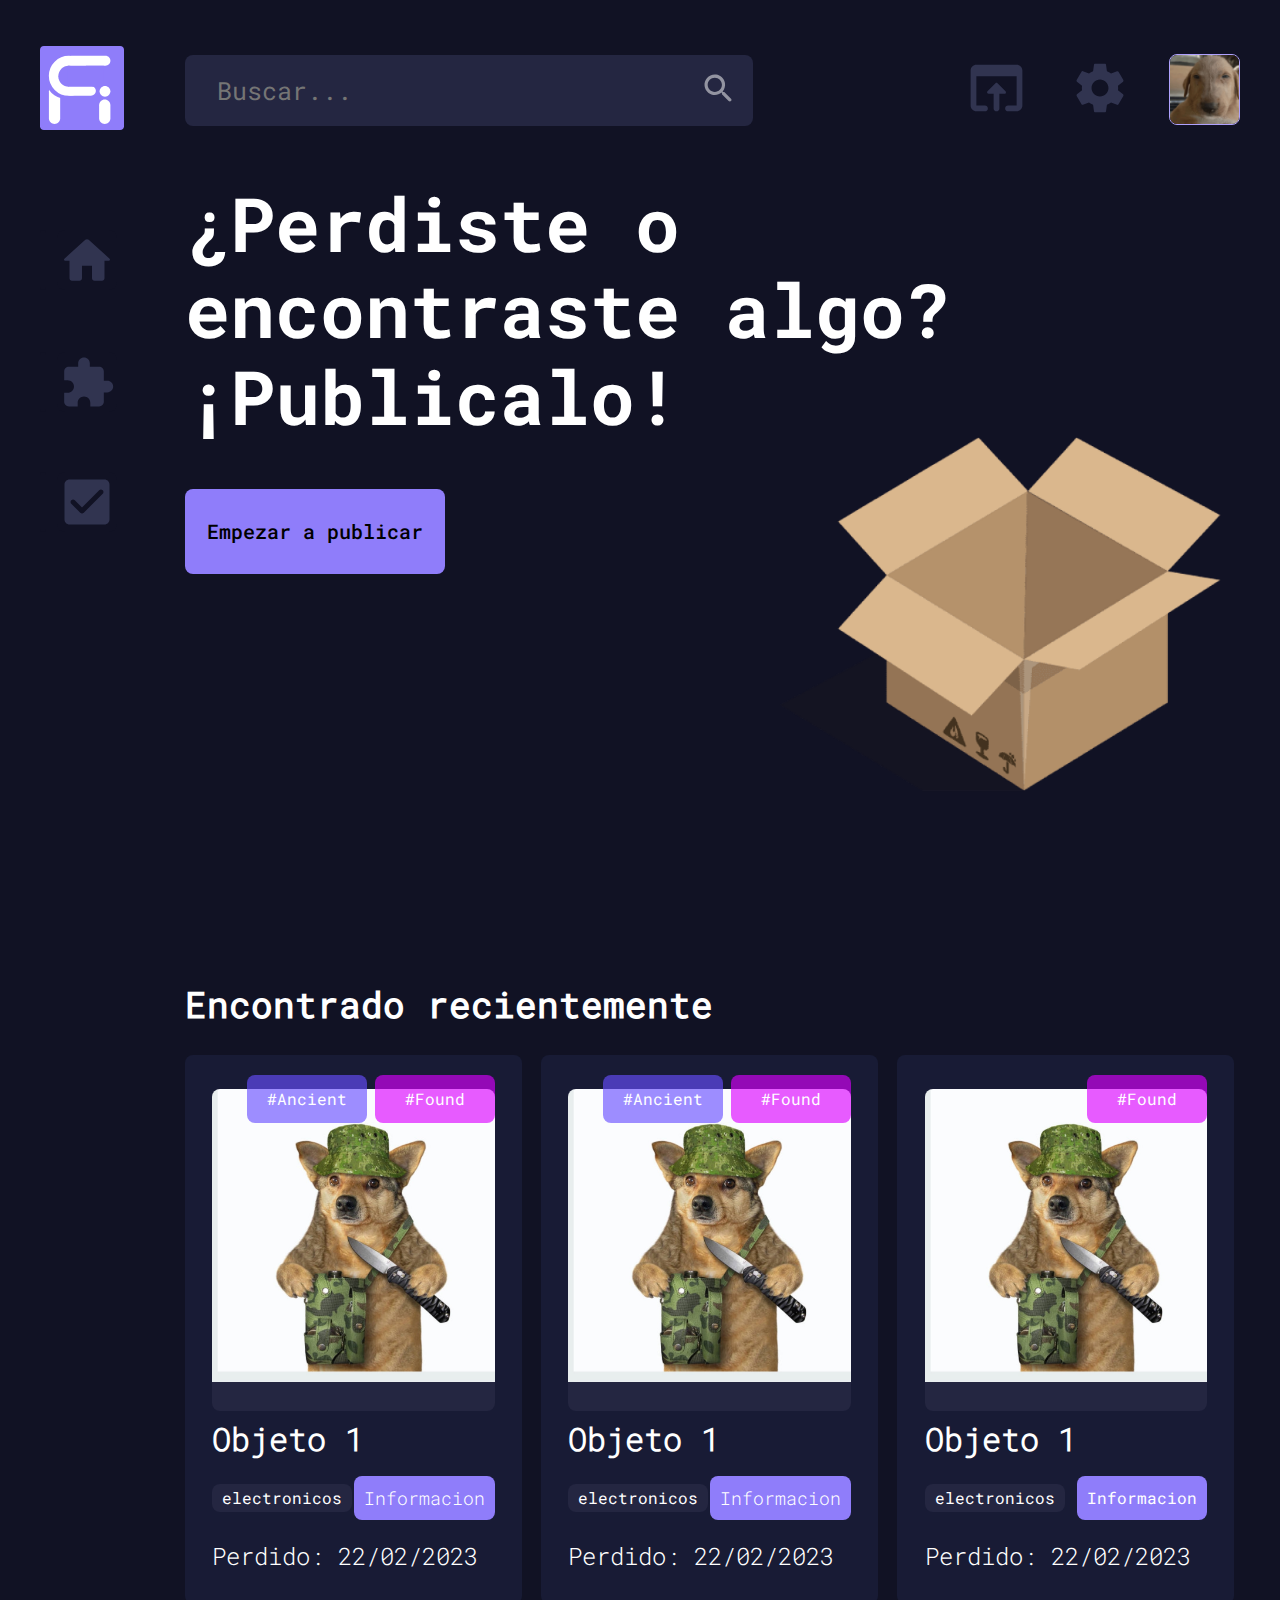
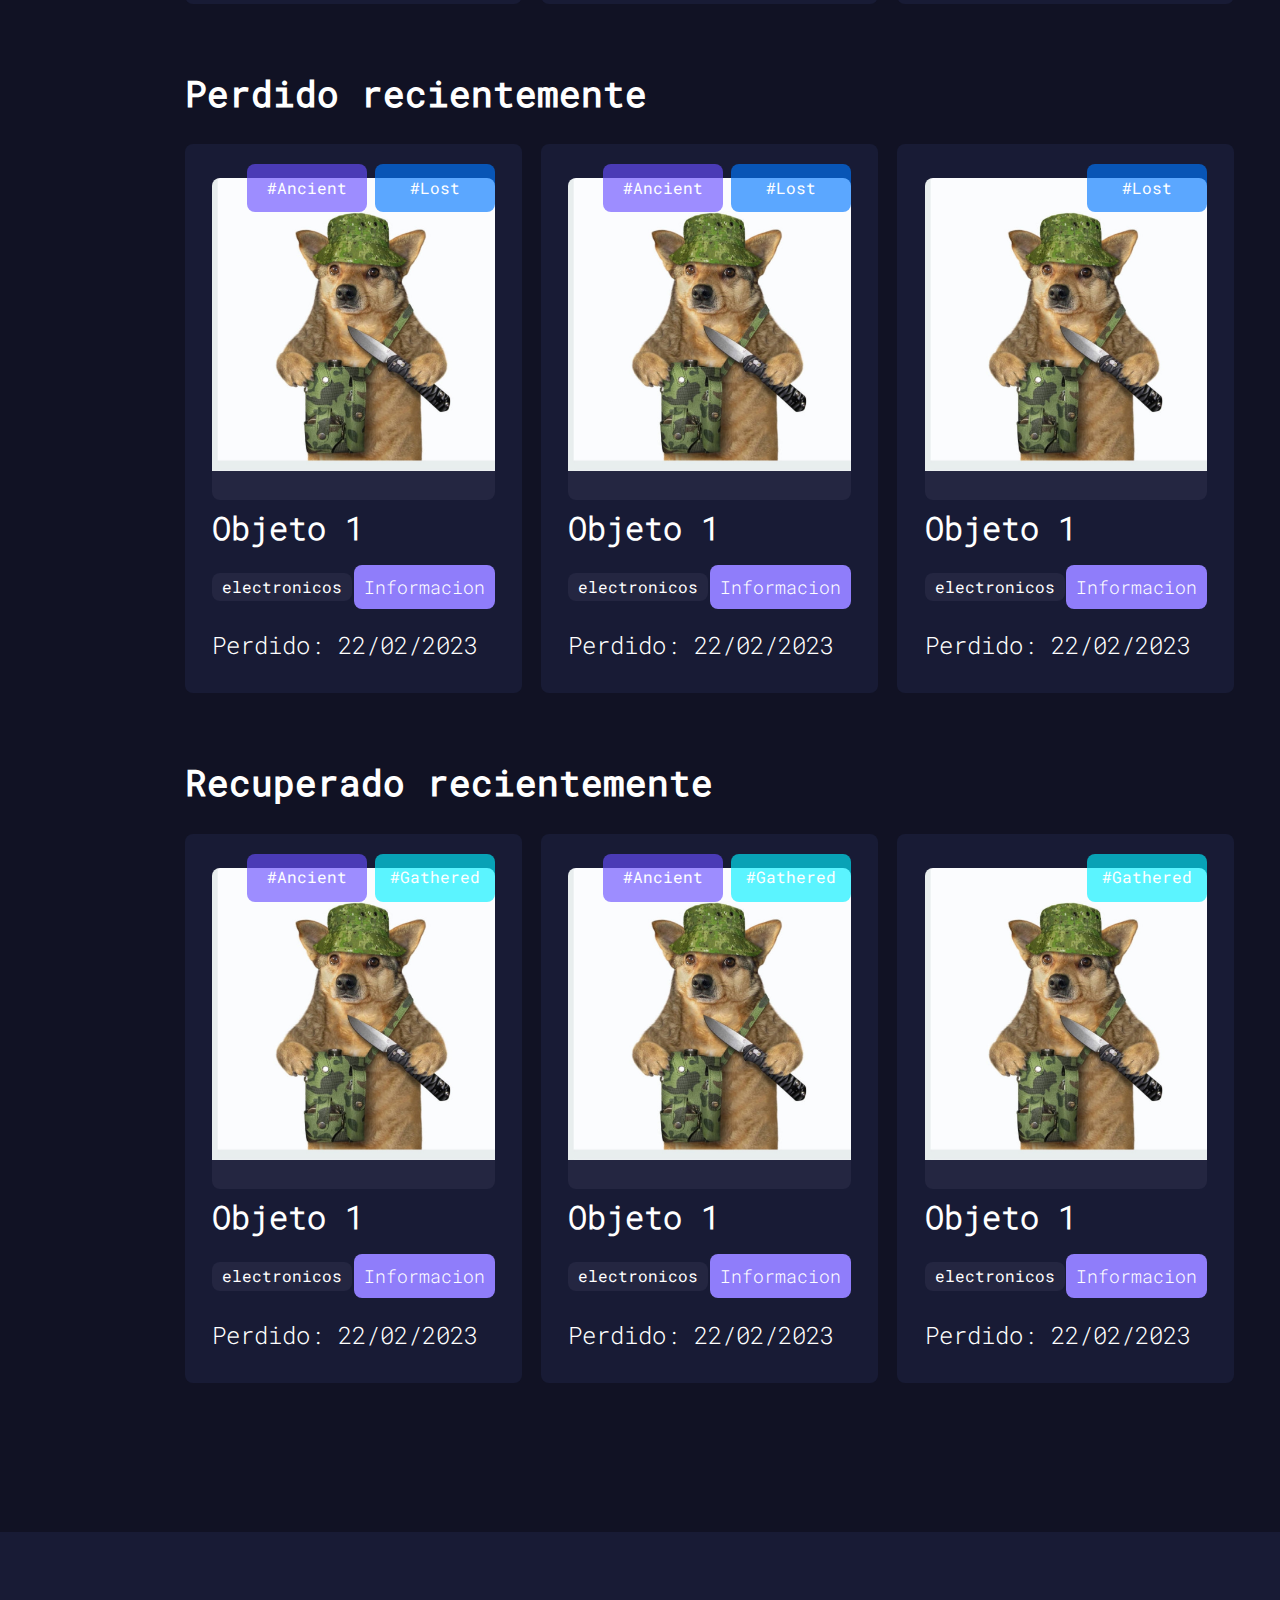
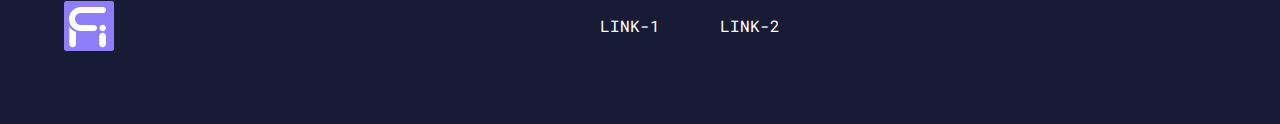
==== commit e61590fb: "App php estática terminada" ====
--- a/Maquetación/paginas/App estatica/index.html
+++ b/Maquetación/paginas/App estatica/index.html
@@ -273,7 +273,44 @@
     </div>
 
     <div class="modal hideElement">
-        <form class="login-form">
+
+        <form class="crearpub__form">
+            <h2 class="titulo-ventana"><b>Crear publicación</b></h2>
+    
+            <input type="file" id="myFile" name="filename">
+            <label for="myFile" ><div class="fileimage"></div></label>
+    
+            <input type="file" id="imagen" name="imagen"><br>
+    
+            <input type="textarea" class="tituloO" name="titulo" placeholder="Título">
+    
+            <input type="date" class="fecha" name="fecha"><br>
+    
+            <input type="radio" class="perdido" id="perdido" name="p/e">
+            <label class="labperdido">Perdido</label>
+    
+            <input type="radio" class="encontrado" id="encontrado" name="p/e">
+            <label class="labencontrado">Encontrado</label><br>
+    
+            <input type="textarea" class="descripcion" name="descripcion" placeholder="Descripción"><br>
+    
+            <select class="categoria" name="Categoría">
+                <option value="" disabled selected>Cateoría</option>
+                <option value="opcion1">Opción 1</option>
+                <option value="opcion2">Opción 2</option>
+                <option value="opcion3">Opción 3</option>
+            </select>
+            <select class="ubicacion" name="Ubicación">
+                <option value="" disabled selected>Ubicación</option>
+                <option value="opcion1">Opción 1</option>
+                <option value="opcion2">Opción 2</option>
+                <option value="opcion3">Opción 3</option>
+              </select><br>
+    
+            <button class="publicar">Publicar</button>
+            <a class="cerrar" href=""><img src="../../assets/icons/equis.svg"></a>
+        </form>
+        <!-- <form class="login-form">
             <h2 class="login-titulo">HOLA OTRA VEZ!</h2>
             <div class="field-container">
               <div class="form-group">
@@ -291,7 +328,8 @@
             
             <button type="submit" class="login-button">Entrar</button>
             <p id="h2">Crear una cuenta.</p>
-        </form>
+            <a class="cerrar" href=""><img src="../../assets/icons/equis.svg"></a>
+        </form> -->
     </div>
 
     <div class="modal hideElement">
--- a/Maquetación/css/keza.css
+++ b/Maquetación/css/keza.css
@@ -1,12 +1,10 @@
 .crearpub__form{
-    position: absolute;
+    position: relative;
     width: 590.4px;
     height: 561.6px;
-    left: 350px;
-    top: 70px;
-
     background: #313450;
     border-radius: 8px;
+    margin: 0 auto;
 }
 
 .titulo-ventana{
--- a/Maquetación/css/jesus.css
+++ b/Maquetación/css/jesus.css
@@ -1,23 +1,21 @@
-.test3 {
-    background-color: var(--amarillo-test);
-    width: 100px;
-    height: 100px;
-}
+/*Incio del filtro*/
 
 /*.Elec input:checked{
     background-color: cyan;
 }*/
 
-*{
+* {
     font-family: RobotoMono-Regular;
     color: white;
 }
-.cuerpo{
+
+
+.cuerpo {
     display: grid;
     background: var(--morado-4);
     border-radius: var(--border-8);
-    grid-template-areas: 
-    "Clasificación  Ubicación_1  Ubicación_2  Ubicación_3  Ubicación_4  Ubicación_5  Ubicación_6  Ubicación_7";
+    grid-template-areas:
+        "Clasificación  Ubicación_1  Ubicación_2  Ubicación_3  Ubicación_4  Ubicación_5  Ubicación_6  Ubicación_7";
     min-height: 160px;
     margin-top: 19px;
     /* display: none; */
@@ -31,54 +29,54 @@
     "Clasificación  Ubicación_1  Ubicación_2  Ubicación_3  Ubicación_4";
 }*/
 
-.Clasificación{
+.Clasificación {
     grid-area: Clasificación;
     padding-left: 40px;
 
 }
 
-.Ubicación_1{
+.Ubicación_1 {
     grid-area: Ubicación_1;
     padding-left: 20px;
 }
 
-.Ubicación_2{
+.Ubicación_2 {
     grid-area: Ubicación_2;
     position: relative;
     padding-top: 5px;
 }
 
-.Ubicación_3{
+.Ubicación_3 {
     grid-area: Ubicación_3;
     position: relative;
     padding-top: 5px;
 }
 
-.Ubicación_4{
+.Ubicación_4 {
     grid-area: Ubicación_4;
     position: relative;
     padding-top: 5px;
 }
 
-.Ubicación_5{
+.Ubicación_5 {
     grid-area: Ubicación_5;
     position: relative;
     padding-top: 5px;
 }
 
-.Ubicación_6{
+.Ubicación_6 {
     grid-area: Ubicación_6;
     position: relative;
     padding-top: 5px;
 }
 
-.Ubicación_7{
+.Ubicación_7 {
     grid-area: Ubicación_7;
     position: relative;
     padding-top: 5px;
 }
 
-input[type="checkbox"]{
+input[type="checkbox"] {
     appearance: none;
     height: 15px;
     width: 15px;
@@ -90,10 +88,65 @@
     background-color: var(--morado-2);
 }*/
 
-input[type="checkbox"]:hover{
+input[type="checkbox"]:hover {
     background-color: var(--morado-3);
 }
 
-input[type="checkbox"]:checked{
+input[type="checkbox"]:checked {
     background-color: var(--morado-3);
-}+}
+
+/*Final del filtro*/
+
+/*Es parte de los comentarios*/
+
+.comentario__caja::placeholder{
+    color: var(--morado-bg);
+    font-family: RobotoMono-Regular;
+    font-size: 20px;
+}
+
+.comentario__usuario {
+    font-family: RobotoMono-Bold;
+    src: url(../assets/fonts/RobotoMono-Bold.ttf);
+    padding-left: 20px;
+    font-size: 20px;
+}
+
+.comentario__text {
+    font-family: RobotoMono-Light;
+    src: url(../assets/fonts/RobotoMono-Light.ttf);
+    font-size: 15px;
+    padding-left: 20px;
+}
+
+
+.comentar{
+    display: flex;
+    align-self: center;
+    width: 100%;
+}
+
+.user_1{
+    display: flex;
+    align-self: center;
+    width: 80%;
+    padding-top: 45px;
+}
+
+.SeccionComentarios {
+    margin-top: 130px;
+    width: 100%;
+}
+
+.comentario__caja {
+    resize: none;
+    padding: 20px;
+    height: 80px;
+    height: 111px;
+    width: 89.5%;
+    border-radius: var(--border-8);
+    background: var(--morado-4);
+    color: var(--blanco-);
+    margin-left: 20px;
+}
--- a/Maquetación/css/elias.css
+++ b/Maquetación/css/elias.css
@@ -1,4 +1,5 @@
 .registration-form {
+  position: relative;
     max-width: 1000px;
     margin: 0 auto;
     width: 500px;
@@ -79,6 +80,7 @@
 
 /*Fin css registro*/
 .login-form {
+  position: relative;
     max-width: 1000px;
     margin: 0 auto;
     width: 500px;
@@ -174,59 +176,63 @@
  
   /*Fin css entrar*/
 .rectangulo1{
-    display: block;
-    position: absolute;
-    width: 872px;
-    height: 777px;
-    left: 310px;
-    top: 70px;
+    position: relative;
+    width: calc(70% - 80px);
+    height: calc(777px - 80px);
     background: #181B35;
     border-radius: 8px;
+    margin-right: 20px;
+    padding: 40px;
 }
 .rectangulo2{
-    display: block;
-    position: relative;
-    width: 746px;
-    height: 646px;
-    left: 66px;
-    top: 70px;
-    background: #242641;
-    border-radius: 8px;
+  width: 100%;
+  height: 100%;
+  background: #242641;
+  border-radius: 8px;
+  overflow: hidden;
 }
 .titulo{
     display: block;
-    position: absolute;
     top: 30px;
     color: white;
     left: 50px;
-    font-size: 31px;
+    font-size: 28px;
     font-weight: 700;
     line-height: 41px;
+    margin-top: 0;
 }
 .rectangulo3{
   display: block;
-  position: absolute;
-  width: 428px;
-  height: 777px;
-  left: 1200px;
-  top: 70px;
+  width: calc(30% - 100px);
+  min-height: calc(677px - 80px);
+  padding:40px;
   background: #181B35;
   border-radius: 8px;
 }
 .diaencontrado{
     display: block;
-    position: absolute;
-    width: 304px;
-    height: 82px;
+
+    width:100%;
+    height: 55px;
     left: 50px;
     top: 115px;
     color: rgba(255, 255, 255, 0.6);
     font-size: 16px;
     line-height: 21px;
 }
+
+.DetalleObjeto {
+  position: relative;
+  display: flex;
+  width: 100%;
+}
+
+.DetalleObjeto p {
+  margin: 0;
+}
+
 .desc{
     display: block;
-    position: absolute;
     top: 177px;
     left: 50px;
     color: white;
@@ -235,25 +241,25 @@
 }
 .desc2{
     display: block;
-    position: absolute;
+
     top: 204px;
     left: 50px;
     text-align: justify;
-    width: 295px;
+    width: 100%;
     color: white;
     font-size: 12.5px;
     line-height: 17px;
 }
 .cat{
     display: block;
-    position: absolute;
+
     top: 310px;
     left: 50px;
     color: white;
 }
 .cate{
     display: block;
-    position: absolute;
+    margin: 25px 0;
     top: 345px;
     color: white;
     width: 105px;
@@ -267,7 +273,7 @@
 }
 .ub{
   display: block;
-  position: absolute;
+
   top: 420px;
   width: 150px;
   left: 50px;
@@ -275,9 +281,7 @@
 }
 .edificio{
     display: block;
-    position: absolute;
-    top: 450px;
-    left: 50px;
+    margin: 25px 0;
     color: white;
     width: 105px;
     height: 32px;
@@ -290,17 +294,16 @@
 }
 .encontro{
     display: block;
-    position: absolute;
+
     top: 525px;
     left: 50px;
     color: white;
     font-size: 16px;
     line-height: 21px;
-    
 }
 .alumno{
     display: block;
-    position: absolute;
+
     top: 540px;
     left: 50px;
     font-size: 19px;
@@ -309,7 +312,7 @@
 }
 .carrera{
     display: block;
-    position: absolute;
+
     top: 570px;
     left: 50px;
     font-size: 16px;
@@ -318,7 +321,7 @@
 }
 .tel{
     display: block;
-    position: absolute;
+
     top: 595px;
     left: 50px;
     font-size: 16px;
@@ -327,21 +330,88 @@
     color: rgba(255, 255, 255, 0.74);
 }
 .pre{
-    display: block;
-    position: absolute;
-    top: 630px;
-    left: 40%;
-    color: #8F7DFA;
+  text-align: center;
+  color: #8F7DFA;
+  margin-bottom: 8px !important;
 }
 .rectangulo4{
-  display: block;
-  position: absolute;
-  width: 293px;
+  display: flex;
+  justify-content: center;
+  align-items: center;
+  position: relative;
+  width: 100%;
   height: 77px;
-  left: 17%;
-  top: 680px;
   color: white;
   background: #8F7DFA;
   border-radius: 8px;
-}
-
+  font-size: 19px;
+  line-height: 77px;
+}
+
+.rectangulo4:hover {
+  background: var(--morado-8);
+}
+
+.imag{
+  width: 100%;
+}
+.circle{
+  display: flex;
+  align-items: center;
+  left: 0%;
+  top: 40%;
+  height: 100px;
+  width: 100px;
+  background-color: #484C72;
+  border-radius: 100%;
+  cursor: pointer;
+}
+
+.flechasImagen {
+  position: absolute;
+  top:44%;
+  width: 91%;
+  display: flex;
+  justify-content: space-between;
+}
+
+.fright{
+  margin-left: 32px;
+}
+
+.fleft{
+
+  left: 5%;
+  top: 18%;
+  bottom: 9.11%;
+}
+.fright{
+
+  left: 30%;
+  top: 18%;
+  bottom: 9.11%;
+}
+.rectangulo6{
+  display: block;
+  position: absolute;
+  width: 126px;
+  height: 48px;
+  left: 81.7%;
+  top: 22px;
+  background: rgba(0, 117, 255, 0.32);
+  border-radius: 8px;
+  text-align: center;
+  line-height: 48px;
+}
+
+.seccionBtn {
+  display: flex;
+  flex-direction: column;
+  justify-content: center;
+  margin-top: 40px;
+}
+
+.seccionBtn span {
+  margin: 0;
+}
+
--- a/Maquetación/css/dilan.css
+++ b/Maquetación/css/dilan.css
@@ -323,6 +323,7 @@
 .RecienteGallery__titulo {
     font-family: RobotoMono-Regular;
     font-size: 36px;
+    color: white;
 }
 
 .tarjetaSlider {
